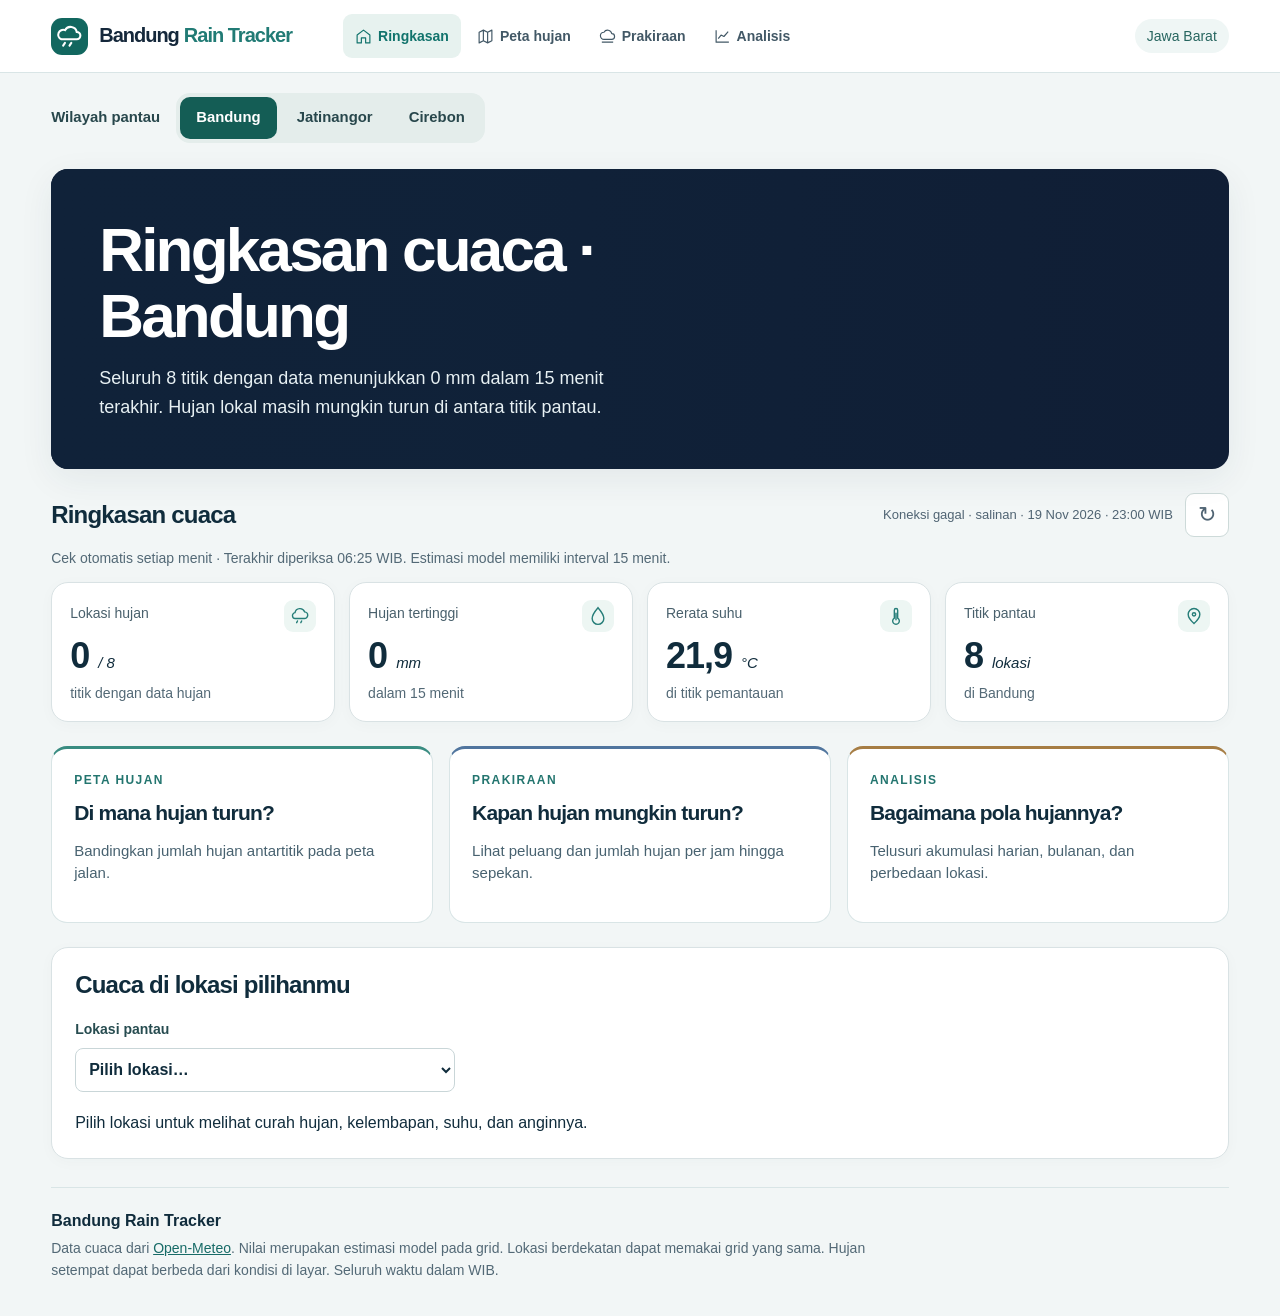
==== index.html @ 0a1f4348 "Set the Jatinangor view to six requested landmarks and refresh weather series" ====
<!doctype html><html lang="id"><meta charset="utf-8"><meta name="viewport" content="width=device-width,initial-scale=1"><meta name="theme-color" content="#101f34"><title>Ringkasan cuaca · Bandung Rain Tracker</title><link rel="stylesheet" href="style.css"><link rel="stylesheet" href="layout.css?v=regional2"><body data-page="index">
<header><div class="wrap nav"><a class="brand" href="index.html"><span class="logo"><svg viewBox="0 0 32 32" aria-hidden="true"><path d="M7 19h17a4 4 0 0 0 0-8 7 7 0 0 0-13-2 5 5 0 0 0-4 10Zm4 4-2 3m9-3-2 3" fill="none" stroke="currentColor" stroke-width="2.3" stroke-linecap="round"/></svg></span> Bandung <b>Rain Tracker</b></a><nav aria-label="Halaman utama"><a aria-current="page" href="index.html"><svg viewBox="0 0 24 24" fill="none" stroke="currentColor" stroke-width="1.65" stroke-linejoin="round" aria-hidden="true"><path d="M3 10l9-7 9 7v11h-6v-7H9v7H3Z"/></svg>Ringkasan</a><a href="peta.html"><svg viewBox="0 0 24 24" fill="none" stroke="currentColor" stroke-width="1.65" stroke-linejoin="round" aria-hidden="true"><path d="M3 6l6-3 6 3 6-3v15l-6 3-6-3-6 3Zm6-3v15m6-12v15"/></svg>Peta hujan</a><a href="prakiraan.html"><svg viewBox="0 0 24 24" fill="none" stroke="currentColor" stroke-width="1.65" stroke-linejoin="round" aria-hidden="true"><path d="M4 20h16M7 16a5 5 0 0 1 0-10 6 6 0 0 1 11 2 4 4 0 0 1 0 8Z"/></svg>Prakiraan</a><a href="analisis.html"><svg viewBox="0 0 24 24" fill="none" stroke="currentColor" stroke-width="1.65" stroke-linejoin="round" aria-hidden="true"><path d="M3 3v17h18M6 15l4-5 4 2 6-7"/></svg>Analisis</a></nav><span class="city">Jawa Barat</span></div></header>
<main class="wrap" id="top"><div class="region-bar"><span>Wilayah pantau</span><div role="group" aria-label="Wilayah pantau"><a href="?wilayah=bandung" data-region="bandung">Bandung</a><a href="?wilayah=jatinangor" data-region="jatinangor">Jatinangor</a><a href="?wilayah=cirebon" data-region="cirebon">Cirebon</a></div></div><section class="hero route-hero"><div><h1>Ringkasan cuaca</h1><p id="distribution" class="hero-report">Memuat kondisi titik pantau…</p></div></section><section><div class="title"><h2>Ringkasan cuaca</h2><div class="tools"><span id="stamp" role="status">Memuat data…</span><button id="refresh" aria-label="Perbarui data" title="Perbarui data">↻</button></div></div><p id="freshness" class="freshness"></p><div class="stats" id="stats"></div></section><div class="destinations"><a href="peta.html"><small>PETA HUJAN</small><h2>Di mana hujan turun?</h2><p>Bandingkan jumlah hujan antartitik pada peta jalan.</p></a><a href="prakiraan.html"><small>PRAKIRAAN</small><h2>Kapan hujan mungkin turun?</h2><p>Lihat peluang dan jumlah hujan per jam hingga sepekan.</p></a><a href="analisis.html"><small>ANALISIS</small><h2>Bagaimana pola hujannya?</h2><p>Telusuri akumulasi harian, bulanan, dan perbedaan lokasi.</p></a></div><article class="pad"><h2>Cuaca di lokasi pilihanmu</h2><div class="locator"><label for="place">Lokasi pantau</label><select id="place"><option value="">Pilih lokasi…</option></select></div><div id="detail"></div></article><footer><b>Bandung Rain Tracker</b><p>Data cuaca dari <a href="https://open-meteo.com/">Open-Meteo</a>. Nilai merupakan estimasi model pada grid. Lokasi berdekatan dapat memakai grid yang sama. Hujan setempat dapat berbeda dari kondisi di layar. Seluruh waktu dalam WIB.</p></footer></main><script type="module">import('./app.js?v=jat6').catch(()=>{const message=document.createElement('p');message.className='empty';message.setAttribute('role','alert');message.textContent='Data halaman gagal dimuat. ';const retry=document.createElement('button');retry.textContent='Coba lagi';retry.onclick=()=>location.reload();message.append(retry);document.querySelector('main').prepend(message);});</script></body></html>
---- style.css ----
*{box-sizing:border-box}html{scroll-behavior:smooth;scroll-padding-top:20px}body{margin:0;color:#162636;background:#f4f7f8;font:16px/1.5 "Inter",Arial,sans-serif}.wrap{max-width:1280px;margin:auto;padding:0 4vw}header{background:#fff;border-bottom:1px solid #dce3e4}.nav{height:72px;display:flex;align-items:center;gap:4vw}.brand{font-size:20px;font-weight:750;letter-spacing:-1px;color:#15283b;display:flex;align-items:center;gap:5px;text-decoration:none}.brand b{color:#217b75}.logo{background:#164d50;color:#fff;font-size:24px;width:37px;height:37px;border-radius:11px;text-align:center;margin-right:6px}.city,nav a{font-size:14px;color:#425866}.city{margin-left:auto;background:#eff6f5;padding:6px 12px;border-radius:20px;color:#26655f}nav{display:flex;gap:28px}a{color:#176b67}nav a{text-decoration:none;font-weight:600}nav a:hover,nav a:focus{text-decoration:underline}.hero{margin:26px 0 28px;overflow:hidden;border-radius:17px;background:#101e35 url(terrain.svg) no-repeat right center;background-size:auto 123%;color:#fff;position:relative}.hero>div{padding:29px 35px;background:linear-gradient(90deg,#101e35 21%,rgba(16,30,53,.9) 34%,transparent 66%)}small{display:block;font-size:12px;font-weight:750;letter-spacing:1.8px;color:#23756f}.hero small{color:#91d9ca}.hero h1{font-size:clamp(42px,4.5vw,63px);line-height:1.01;letter-spacing:-2.8px;margin:10px 0 12px}.hero h1 span{color:#8ce1c5}.hero p{color:#d5dfe7;margin:0;font-size:15px}.title,.charthead,.tools{display:flex;align-items:center;justify-content:space-between;gap:12px}.title{margin-bottom:13px}h2,h3{letter-spacing:-.8px;margin:0;line-height:1.2}h2{font-size:24px}h3{font-size:21px;margin-top:6px}.tools{font-size:13px;color:#506473}button,select{font:inherit;color:inherit}button{cursor:pointer}.tools button{width:34px;height:34px;font-size:22px;background:white;border:1px solid #cddad9;border-radius:9px}.stats{display:grid;grid-template-columns:repeat(4,1fr);gap:14px}article,.metric{background:#fff;border:1px solid #d9e2e4;border-radius:14px;overflow:hidden}.metric{padding:17px 18px;position:relative}.metric .icon{float:right;color:#277e79;background:#edf6f3;border-radius:9px;padding:6px;display:flex}.icon svg{width:20px;height:20px}.metric strong{display:block;font-size:29px;letter-spacing:-1px;margin-top:7px;line-height:1.25}.metric strong em{font-size:15px;font-weight:500;letter-spacing:0}.metric label,.panelhead label{font-size:14px;color:#49606c}.metric p,.panelhead p,.pad>p,.detailnote,footer p{font-size:14px;color:#536976;margin:4px 0 0}.columns{display:grid;grid-template-columns:1.55fr 1fr;gap:18px}.columns,.wrap>section:not(.hero){margin-bottom:24px}.panelhead,.pad{padding:23px}.panelhead h2{margin-top:5px}.map{aspect-ratio:570/365;position:relative;background:#e5eeea url(bandung-map.webp) center/100% 100%;margin:0 12px;border-radius:10px;overflow:hidden}.north,.attr{position:absolute;padding:3px 6px;background:#ffffffda;border-radius:4px;font-size:12px}.north{right:10px;top:10px}.attr{bottom:2px;right:2px;font-size:10px}.pin{position:absolute;transform:translate(-50%,-50%);border:2px solid white;border-radius:50%;width:15px;height:15px;padding:0;box-shadow:0 0 0 4px #284e6622;background:#589383}.pin.wet{background:#416dc0}.pin.empty{background:#7a8389}.pin[aria-pressed=true]{outline:3px solid #123b4a;z-index:2}.pin span{position:absolute;white-space:nowrap;left:50%;top:14px;transform:translateX(-50%);color:#233f48;background:#fffffff0;border-radius:4px;font:600 12px/1.4 Arial;padding:1px 4px}.legend{display:flex;align-items:center;gap:6px;font-size:13px;color:#445a64;padding:14px 18px}.legend i{width:9px;height:9px;border-radius:50%;background:#589383}.legend i:nth-child(2){background:#416dc0;margin-left:12px}.legend i:nth-child(3){background:#7a8389;margin-left:12px}.panelhead label{display:block;margin-top:15px}select{width:100%;border:1px solid #c9d6d8;background:white;border-radius:8px;padding:9px;margin-top:4px}#detail{padding:0 23px 20px}.reading{border-radius:10px;background:#eaf5f2;padding:16px;color:#195f59}.reading strong{display:block;font-size:24px}.reading span{font-size:14px}.values{display:grid;grid-template-columns:1fr 1fr;gap:12px;margin:16px 0}.values div{border-bottom:1px solid #e2e9ea;padding-bottom:7px}.values span{display:block;font-size:13px;color:#536976}.switch{background:#eef3f4;padding:4px;border-radius:8px;display:flex}.switch button{background:transparent;border:0;padding:6px 12px;border-radius:6px;font-size:14px}.switch button[aria-pressed=true]{background:#fff;color:#12635f;box-shadow:0 1px 4px #253b4125}#chart{margin:18px 0;overflow-x:auto}#chart svg{min-width:580px;width:100%;display:block}.insight{padding:12px 15px;background:#eff7f5;border-left:3px solid #388b80}.scroll{overflow:auto}table{width:100%;border-collapse:collapse;white-space:nowrap;font-size:15px;margin:12px 0}th,td{text-align:left;padding:10px;border-bottom:1px solid #e1e8ea}th{background:#f1f6f5;font-size:13px;color:#536975}footer{padding:12px 0 34px}footer p{max-width:850px}button:focus-visible,a:focus-visible,select:focus-visible{outline:3px solid #2b7da2}@media(max-width:770px){.city{display:none}.nav{justify-content:space-between;gap:8px}nav{gap:12px}.columns{grid-template-columns:1fr}.stats{grid-template-columns:1fr 1fr}.hero{background-position:65% center}.hero>div{background:linear-gradient(90deg,#101e35ee,transparent)}.title{align-items:flex-start}.tools{text-align:right;max-width:56%}}@media(max-width:540px){.nav{height:auto;align-items:flex-start;flex-direction:column;padding-top:12px;padding-bottom:10px}.hero>div{padding:24px}.hero{background-size:auto 100%;background-position:50% center}.stats{gap:8px}.metric{padding:12px}.metric .icon{float:none;display:inline-flex;margin-bottom:5px}.metric label{display:block}.title h2{font-size:21px}.panelhead,.pad{padding:17px}.charthead{align-items:flex-start;flex-wrap:wrap}.pin span{font-size:10px}.tools{font-size:12px}.hero small{letter-spacing:1.4px}}
.hero h1 #heroplace{color:white}.herolabel{display:inline-flex;align-items:center;gap:10px;margin-top:14px;font-size:14px;color:#d8e9e7}.herolabel select{margin:0;background:#21364b;color:white;border-color:#5c7585;width:auto}.hero #heroweather{display:flex;align-items:center;gap:8px}.hero #heroweather b{font-size:22px;color:white}.freshness{color:#536976;font-size:14px;margin:-3px 0 13px}#forecastcards{display:flex;overflow:auto;gap:8px;padding:14px 0;scroll-snap-type:x proximity}.period{flex:0 0 138px;padding:14px;border:1px solid #d8e3e5;border-radius:10px;background:linear-gradient(180deg,#f5fafa,white);scroll-snap-align:start}.period>*{display:block}.period svg{margin:12px 0 4px}.period strong{font-size:24px}.period span,.period small{color:#526975;font-size:13px;letter-spacing:0;font-weight:normal}.period div{font-size:14px;min-height:44px}.period small{margin-top:3px}#prakiraan h2{margin:6px 0}.scroll td:nth-child(2){white-space:normal}.hero>div{background:linear-gradient(90deg,#101e35 25%,rgba(16,30,53,.92) 40%,transparent 78%)}
---- layout.css ----
:root{--ink:#102c3c;--sea:#11736c;--muted:#486270;--line:#d9e5e6}
body{color:var(--ink);background:linear-gradient(160deg,#edf5f4,#f6f8fa 40%,#edf3f5);font-family:Inter,"Segoe UI",Arial,sans-serif}
header{border-color:var(--line)}.logo{display:grid;place-items:center;background:#12675f}.logo svg{width:29px;height:29px}
nav a{display:flex;align-items:center;gap:6px;min-height:44px}nav svg{width:17px;height:17px}
.hero{box-shadow:0 10px 35px #20394912}.hero>div{padding:34px 38px}.hero-actions{display:flex;align-items:flex-end;flex-wrap:wrap;gap:16px;margin-top:15px}
.herolabel{display:grid;gap:4px;margin:0;font-weight:600}.herolabel select{min-height:44px;padding-inline:12px;border-radius:10px}.hero-actions a{display:grid;align-items:center;min-height:44px;color:#d4f4ef;text-underline-offset:4px;font-size:14px}
article,.metric{border-radius:17px;box-shadow:0 3px 15px #23434d07}article{min-width:0}.columns{align-items:start;grid-template-columns:minmax(0,1.3fr) minmax(0,1fr)}
.reading{background:linear-gradient(110deg,#dff3ec,#f2faf7);border:1px solid #cde6dc;border-radius:12px}.reading-list{margin:14px 0}
.reading-row{padding:13px 0;border-bottom:1px solid var(--line)}.reading-line{display:flex;align-items:baseline;gap:10px;justify-content:space-between}
.reading-line span{font-size:15px;font-weight:650}.reading-line strong{color:var(--sea);font-size:21px;white-space:nowrap;letter-spacing:-.6px}
.reading-row p{font-size:15px;line-height:1.5;color:var(--muted);margin:5px 0}.reading-row details{font-size:14px;color:var(--sea)}summary{cursor:pointer}.reading-row summary{padding:5px 0;width:fit-content}
.period{border-radius:13px}.period:first-child{border-top:3px solid #248c80}.tools button,.switch button,#place{min-height:44px}.tools button{min-width:44px}.tools{font-variant-numeric:tabular-nums}
@media(max-width:800px){.columns{grid-template-columns:minmax(0,1fr)}.wrap{padding-inline:clamp(12px,4vw,26px)}}
@media(max-width:640px){
 body{padding-bottom:calc(76px + env(safe-area-inset-bottom))}.nav{height:60px;display:flex;align-items:center;justify-content:space-between;flex-direction:row;padding-block:0}.city{display:inline;font-size:12px;padding:5px 8px}.brand{font-size:18px}.logo{width:32px;height:32px}
 nav{position:fixed;inset:auto 0 0;z-index:10;display:grid;grid-template-columns:repeat(4,1fr);gap:0;padding:4px 6px calc(4px + env(safe-area-inset-bottom));background:#fffffff5;border-top:1px solid var(--line);box-shadow:0 -4px 18px #173a4810}nav a{display:flex;flex-direction:column;justify-content:center;gap:2px;font-size:12px;min-height:50px;border-radius:10px}nav svg{width:20px;height:20px}nav a[aria-current]{color:#09675e;background:#e8f4f1}
 .hero{margin:15px 0 20px;border-radius:18px;background-position:65% center}.hero>div{padding:24px 19px;background:linear-gradient(95deg,#102035f2,#112338d9 45%,#12263d33)}.hero h1{font-size:clamp(32px,8.2vw,46px);letter-spacing:-1.7px}.hero-actions{gap:12px}.hero-actions a{font-size:14px}
 .title{flex-wrap:wrap;align-items:center}.tools{max-width:100%;font-size:12px}.stats{gap:9px}.metric{padding:12px 13px}.metric .icon{float:right;padding:4px}.icon svg{width:16px;height:16px}.metric label{font-size:13px;padding-right:22px}.metric strong{font-size:25px}.metric p{font-size:13px}.freshness{font-size:13px;line-height:1.5}
 .panelhead,.pad{padding:17px}.panelhead h2,.pad h2{font-size:22px}#detail{padding:0 17px 16px}.reading-row p{font-size:15px}
 .map{margin:0 8px}.pin{width:19px;height:19px}.pin:before{content:'';position:absolute;inset:-6px}.pin span{top:17px}.pin:nth-child(5) span{top:auto;bottom:16px}.pin:nth-child(8) span{left:100%;transform:none}
 .period{flex-basis:128px}.switch button{padding:6px 10px}.compare table,.compare tbody{display:block;white-space:normal}.compare thead{position:absolute;clip-path:inset(50%);height:1px;width:1px;overflow:hidden}.compare tr{display:grid;grid-template-columns:1fr 1fr 1fr;gap:8px;padding:13px 0;border-bottom:1px solid var(--line)}.compare td{padding:0;border:0;font-size:14px}.compare td:first-child{grid-column:span 2;font-size:16px}.compare td:nth-child(2){text-align:right;color:var(--sea)}.compare td:nth-child(n+3):before{display:block;font-size:12px;color:var(--muted)}.compare td:nth-child(3):before{content:'Hujan / interval'}.compare td:nth-child(4):before{content:'Suhu'}.compare td:nth-child(5):before{content:'Total 7 hari'}
}
@media(prefers-reduced-motion:reduce){html{scroll-behavior:auto}}
.route-hero h1{font-size:clamp(34px,5vw,62px);margin:0 0 14px}.route-hero p{max-width:520px}.route-hero>div{padding-block:42px}.destinations{display:grid;grid-template-columns:repeat(3,1fr);gap:14px;margin:24px 0}.destinations a{border:1px solid var(--line);background:white;border-radius:16px;padding:22px;text-decoration:none;color:var(--ink)}.destinations a:hover{border-color:var(--sea);background:#f2faf7}.destinations h2{font-size:21px;margin:10px 0}.destinations p,.empty{color:var(--muted)}.locator{display:grid;gap:4px;margin:18px 0;max-width:380px;font-size:14px;font-weight:600}.locator select{font-size:16px;min-height:44px}.city-report{margin:12px 0 16px;font-size:18px}.select-panel{margin:20px 0}.select-panel .locator{margin:0}.empty{padding:18px;border:1px dashed #adc7c4;border-radius:10px}.wrap>.tools{justify-content:flex-end;margin-bottom:12px}.pad #detail{padding:0}.charthead #fit{padding:9px 12px;border:1px solid var(--line);background:#f0f6f5;border-radius:8px}#rainmap{height:clamp(350px,52vh,530px);border-radius:12px;z-index:0;background-color:#e3ebe7}.rain-marker span{display:grid;place-items:center;height:100%;background:#e7f5ed;border:2px solid #407e67;color:#1c4e40;font:700 14px Arial;border-radius:20px;box-shadow:0 2px 5px #152c3340}.rain-marker .rainy{background:#244d90;color:white;border-color:#fff}.rain-marker .chosen{outline:3px solid #ec9a23}.wrap nav a[aria-current]{color:var(--sea)}.wrap>footer{margin-top:28px}@media(max-width:640px){.destinations{grid-template-columns:1fr;gap:10px}.destinations a{padding:16px}.destinations h2,.destinations p{margin:5px 0}.route-hero>div{padding:26px 18px}.route-hero h1{letter-spacing:-1.6px}.wrap>.tools{max-width:100%}}

/* Reading layout across city, map, forecast and history views. */
body{background:#f2f6f6;line-height:1.58}
nav a[aria-current="page"]{border-radius:9px;background:#e7f2ef;color:#115f57}
@media(min-width:641px){nav{gap:4px}nav a{padding:8px 12px}.brand{white-space:nowrap}}
@media(min-width:641px) and (max-width:940px){.city{display:none}.nav{gap:4px;justify-content:space-between}nav a{padding:7px;font-size:13px}nav a svg{display:none}}
.route-hero{background-size:auto 125%;margin-bottom:24px}
.route-hero>div{padding:clamp(24px,4vw,48px);background:linear-gradient(92deg,#102239 0%,#102239ec 33%,#10223980 62%,transparent)}
.route-hero h1{max-width:750px;line-height:1.08;letter-spacing:-.045em}
.route-hero p{max-width:51ch;color:#e7f0f3;font-size:clamp(15px,1.5vw,18px)}
.destinations{gap:16px}.destinations a{border-top:3px solid #398c81;transition:background .15s}.destinations a:nth-child(2){border-top-color:#50759e}.destinations a:nth-child(3){border-top-color:#a67d44}.destinations a small{letter-spacing:.12em}.destinations p{font-size:15px;line-height:1.5}
.metric{font-variant-numeric:tabular-nums}.metric strong{font-size:clamp(26px,3vw,36px)}
main>.tools{margin-top:-7px;margin-bottom:14px}.switch{max-width:100%}
.strip-head,.strip-head>div{display:flex;align-items:center;justify-content:space-between;gap:8px}.strip-head p{font-size:14px;color:var(--muted)}.strip-head button,.empty button{min-width:40px;min-height:40px;color:var(--sea);background:#f1f7f6;border:1px solid #c0d4d1;border-radius:9px}.strip-head button{font-size:22px}.strip-head button:disabled{opacity:.4}
#forecastcards{scrollbar-color:#7ca9a3 #edf4f4;padding-block:8px 14px}.period{flex-basis:146px}.period b{font-size:15px}.period strong{font-size:26px}.period small{color:#324e60}
.location-menu{padding:22px;background:#fff;border:1px solid var(--line);border-radius:16px}#selectgrid{display:grid;grid-template-columns:repeat(auto-fit,minmax(155px,1fr));gap:9px;margin-top:16px}#selectgrid button{border:1px solid var(--line);border-radius:10px;padding:12px;background:#f5faf9;color:#20544f;text-align:left;font-weight:600}#selectgrid button:hover{background:#e6f2ef}
#chart{overflow:visible}#chart svg{min-width:0;width:100%;height:auto}#chart details{margin:8px 0}#chart dl{display:grid;grid-template-columns:repeat(auto-fit,minmax(170px,1fr));gap:4px 18px;margin:8px 0}#chart dl div{display:flex;justify-content:space-between;padding-block:5px;border-bottom:1px solid var(--line)}#chart dd{margin:0;font-weight:600}.compare tbody tr:nth-child(even){background:#f5f9f9}
.map-key{display:flex;flex-wrap:wrap;gap:14px;margin:12px 0;font-size:13px}.map-key span:before{content:'';display:inline-block;width:10px;height:10px;margin-right:5px;border-radius:50%;background:#5a947a}.map-key span:nth-child(2):before{background:#244d90}.map-key span:nth-child(3):before{background:#818b90}.rain-marker .unavailable{background:#e5e9eb;border-color:#818b90}
#rainmap .leaflet-control-zoom a{width:36px;height:36px;line-height:36px}.pad #mapnote{margin:10px 0;font-weight:600}.select-panel .locator label,.locator>label{color:#274c50;font-weight:650}
footer{border-top:1px solid var(--line);padding-top:20px}.wrap>article,.wrap>section{min-width:0}
@media(max-width:640px){.route-hero{margin-top:12px;background-position:64% center}.route-hero>div{padding:23px 19px;background:linear-gradient(95deg,#102239f5,#102239be 70%,#10223966)}.route-hero p{line-height:1.5}.title{gap:8px}.title .tools{flex-wrap:nowrap;max-width:100%;text-align:left}.tools span{min-width:0}.metric label{padding:0}.metric .icon{float:none;margin:0 0 4px}.metric label{display:block}.compare tbody tr{padding:12px 7px}.period{flex-basis:132px}.location-menu{padding:16px}#selectgrid{grid-template-columns:repeat(2,minmax(0,1fr))}#selectgrid button{font-size:14px}.strip-head{align-items:center}.strip-head>div{flex-shrink:0}#chart dl{font-size:14px}.charthead{flex-wrap:wrap}.brand{letter-spacing:-.7px}.route-hero h1{font-size:clamp(31px,8vw,45px)}}

/* Map-first layout and an immediately visible, locally hosted street layer. */
body[data-page="peta"] .route-hero>div{padding-block:24px}
body[data-page="peta"] .route-hero h1{font-size:clamp(32px,3.5vw,48px);margin-bottom:6px}
body[data-page="peta"] .route-hero{margin-bottom:12px}
body[data-page="peta"] .weather-layout{grid-template-columns:minmax(0,1.8fr) minmax(260px,1fr)}
body[data-page="peta"] .weather-layout>article:first-child>.locator{display:flex;align-items:center;gap:12px;max-width:none;margin:12px 0}
body[data-page="peta"] #layer{width:auto;max-width:100%;margin:0}
.map-stage{position:relative;isolation:isolate;background:#e6ece7;overflow:hidden;border-radius:12px}
.street-preview{position:absolute;inset:0;width:100%;height:100%;object-fit:cover;object-position:center}
.map-stage #rainmap{background:transparent;height:clamp(350px,54vh,610px)}
.map-ready .street-preview{visibility:hidden}
#mapplaces{display:grid;gap:0;margin-top:12px}
#mapplaces button{display:flex;align-items:center;justify-content:space-between;gap:10px;padding:10px 8px;text-align:left;color:var(--ink);background:transparent;border:0;border-bottom:1px solid var(--line);min-height:44px;font-size:15px}
#mapplaces b{color:#17665c;white-space:nowrap;font-variant-numeric:tabular-nums}
#mapplaces button[aria-pressed=true],#mapplaces button:hover{background:#e7f4ef}
.map-stage .leaflet-control-attribution{font-size:11px}
@media(max-width:800px){body[data-page="peta"] .weather-layout{grid-template-columns:minmax(0,1fr)}}
@media(max-width:640px){body[data-page="peta"] .route-hero>div{padding:18px}body[data-page="peta"] .weather-layout>article:first-child>.locator{flex-wrap:wrap;gap:5px}body[data-page="peta"] #layer{flex:1;min-width:140px}.map-stage #rainmap{height:clamp(300px,49svh,450px)}body[data-page="peta"] .wrap>.tools{margin:4px 0 9px}}

.region-bar{display:flex;align-items:center;gap:16px;margin:20px 0 12px;color:#28474c;font-size:0.93rem;font-weight:650}
.region-bar>div{display:flex;gap:4px;padding:4px;background:#e4edeb;border-radius:14px}
.region-bar a{display:grid;place-items:center;padding:9px 16px;border-radius:10px;text-decoration:none;color:#28474c}
.region-bar a[aria-current=true]{color:white;background:#145d55}
.region-bar a:hover,.region-bar a:focus-visible{outline:2px solid #297a70;outline-offset:0}
.point-source{display:inline-block;margin:4px 0;color:#175f66;font-size:.875rem}
.map-stage #rainmap{background:#e5eceb}
@media(max-width:600px){.region-bar{display:block;margin:14px 0 8px}.region-bar>span{display:block;margin-bottom:5px}.region-bar a{flex:1;padding:10px 5px}.region-bar>div{width:100%}}
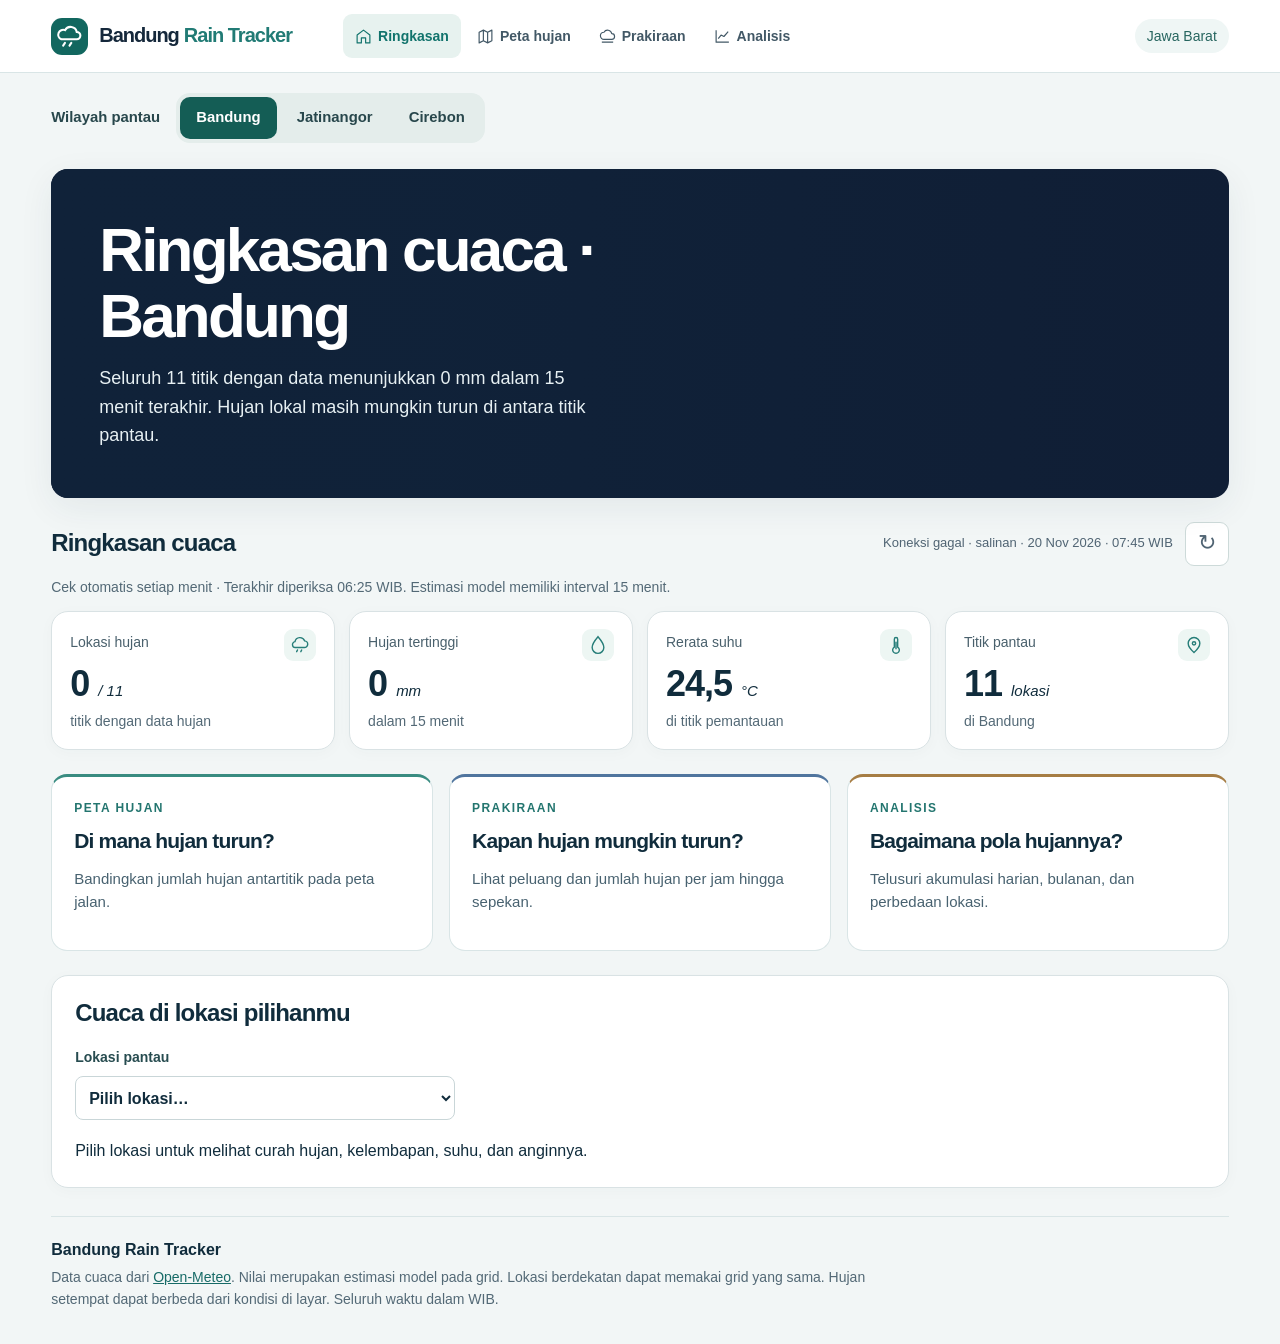
==== commit 1776040f: "Add Gatot Subroto, Paris Van Java and Trans Studio Mall weather points" ====
--- a/index.html
+++ b/index.html
@@ -1,3 +1,3 @@
 <!doctype html><html lang="id"><meta charset="utf-8"><meta name="viewport" content="width=device-width,initial-scale=1"><meta name="theme-color" content="#101f34"><title>Ringkasan cuaca · Bandung Rain Tracker</title><link rel="stylesheet" href="style.css"><link rel="stylesheet" href="layout.css?v=regional2"><body data-page="index">
 <header><div class="wrap nav"><a class="brand" href="index.html"><span class="logo"><svg viewBox="0 0 32 32" aria-hidden="true"><path d="M7 19h17a4 4 0 0 0 0-8 7 7 0 0 0-13-2 5 5 0 0 0-4 10Zm4 4-2 3m9-3-2 3" fill="none" stroke="currentColor" stroke-width="2.3" stroke-linecap="round"/></svg></span> Bandung <b>Rain Tracker</b></a><nav aria-label="Halaman utama"><a aria-current="page" href="index.html"><svg viewBox="0 0 24 24" fill="none" stroke="currentColor" stroke-width="1.65" stroke-linejoin="round" aria-hidden="true"><path d="M3 10l9-7 9 7v11h-6v-7H9v7H3Z"/></svg>Ringkasan</a><a href="peta.html"><svg viewBox="0 0 24 24" fill="none" stroke="currentColor" stroke-width="1.65" stroke-linejoin="round" aria-hidden="true"><path d="M3 6l6-3 6 3 6-3v15l-6 3-6-3-6 3Zm6-3v15m6-12v15"/></svg>Peta hujan</a><a href="prakiraan.html"><svg viewBox="0 0 24 24" fill="none" stroke="currentColor" stroke-width="1.65" stroke-linejoin="round" aria-hidden="true"><path d="M4 20h16M7 16a5 5 0 0 1 0-10 6 6 0 0 1 11 2 4 4 0 0 1 0 8Z"/></svg>Prakiraan</a><a href="analisis.html"><svg viewBox="0 0 24 24" fill="none" stroke="currentColor" stroke-width="1.65" stroke-linejoin="round" aria-hidden="true"><path d="M3 3v17h18M6 15l4-5 4 2 6-7"/></svg>Analisis</a></nav><span class="city">Jawa Barat</span></div></header>
-<main class="wrap" id="top"><div class="region-bar"><span>Wilayah pantau</span><div role="group" aria-label="Wilayah pantau"><a href="?wilayah=bandung" data-region="bandung">Bandung</a><a href="?wilayah=jatinangor" data-region="jatinangor">Jatinangor</a><a href="?wilayah=cirebon" data-region="cirebon">Cirebon</a></div></div><section class="hero route-hero"><div><h1>Ringkasan cuaca</h1><p id="distribution" class="hero-report">Memuat kondisi titik pantau…</p></div></section><section><div class="title"><h2>Ringkasan cuaca</h2><div class="tools"><span id="stamp" role="status">Memuat data…</span><button id="refresh" aria-label="Perbarui data" title="Perbarui data">↻</button></div></div><p id="freshness" class="freshness"></p><div class="stats" id="stats"></div></section><div class="destinations"><a href="peta.html"><small>PETA HUJAN</small><h2>Di mana hujan turun?</h2><p>Bandingkan jumlah hujan antartitik pada peta jalan.</p></a><a href="prakiraan.html"><small>PRAKIRAAN</small><h2>Kapan hujan mungkin turun?</h2><p>Lihat peluang dan jumlah hujan per jam hingga sepekan.</p></a><a href="analisis.html"><small>ANALISIS</small><h2>Bagaimana pola hujannya?</h2><p>Telusuri akumulasi harian, bulanan, dan perbedaan lokasi.</p></a></div><article class="pad"><h2>Cuaca di lokasi pilihanmu</h2><div class="locator"><label for="place">Lokasi pantau</label><select id="place"><option value="">Pilih lokasi…</option></select></div><div id="detail"></div></article><footer><b>Bandung Rain Tracker</b><p>Data cuaca dari <a href="https://open-meteo.com/">Open-Meteo</a>. Nilai merupakan estimasi model pada grid. Lokasi berdekatan dapat memakai grid yang sama. Hujan setempat dapat berbeda dari kondisi di layar. Seluruh waktu dalam WIB.</p></footer></main><script type="module">import('./app.js?v=jat6').catch(()=>{const message=document.createElement('p');message.className='empty';message.setAttribute('role','alert');message.textContent='Data halaman gagal dimuat. ';const retry=document.createElement('button');retry.textContent='Coba lagi';retry.onclick=()=>location.reload();message.append(retry);document.querySelector('main').prepend(message);});</script></body></html>
+<main class="wrap" id="top"><div class="region-bar"><span>Wilayah pantau</span><div role="group" aria-label="Wilayah pantau"><a href="?wilayah=bandung" data-region="bandung">Bandung</a><a href="?wilayah=jatinangor" data-region="jatinangor">Jatinangor</a><a href="?wilayah=cirebon" data-region="cirebon">Cirebon</a></div></div><section class="hero route-hero"><div><h1>Ringkasan cuaca</h1><p id="distribution" class="hero-report">Memuat kondisi titik pantau…</p></div></section><section><div class="title"><h2>Ringkasan cuaca</h2><div class="tools"><span id="stamp" role="status">Memuat data…</span><button id="refresh" aria-label="Perbarui data" title="Perbarui data">↻</button></div></div><p id="freshness" class="freshness"></p><div class="stats" id="stats"></div></section><div class="destinations"><a href="peta.html"><small>PETA HUJAN</small><h2>Di mana hujan turun?</h2><p>Bandingkan jumlah hujan antartitik pada peta jalan.</p></a><a href="prakiraan.html"><small>PRAKIRAAN</small><h2>Kapan hujan mungkin turun?</h2><p>Lihat peluang dan jumlah hujan per jam hingga sepekan.</p></a><a href="analisis.html"><small>ANALISIS</small><h2>Bagaimana pola hujannya?</h2><p>Telusuri akumulasi harian, bulanan, dan perbedaan lokasi.</p></a></div><article class="pad"><h2>Cuaca di lokasi pilihanmu</h2><div class="locator"><label for="place">Lokasi pantau</label><select id="place"><option value="">Pilih lokasi…</option></select></div><div id="detail"></div></article><footer><b>Bandung Rain Tracker</b><p>Data cuaca dari <a href="https://open-meteo.com/">Open-Meteo</a>. Nilai merupakan estimasi model pada grid. Lokasi berdekatan dapat memakai grid yang sama. Hujan setempat dapat berbeda dari kondisi di layar. Seluruh waktu dalam WIB.</p></footer></main><script type="module">import('./app.js?v=bdg11').catch(()=>{const message=document.createElement('p');message.className='empty';message.setAttribute('role','alert');message.textContent='Data halaman gagal dimuat. ';const retry=document.createElement('button');retry.textContent='Coba lagi';retry.onclick=()=>location.reload();message.append(retry);document.querySelector('main').prepend(message);});</script></body></html>
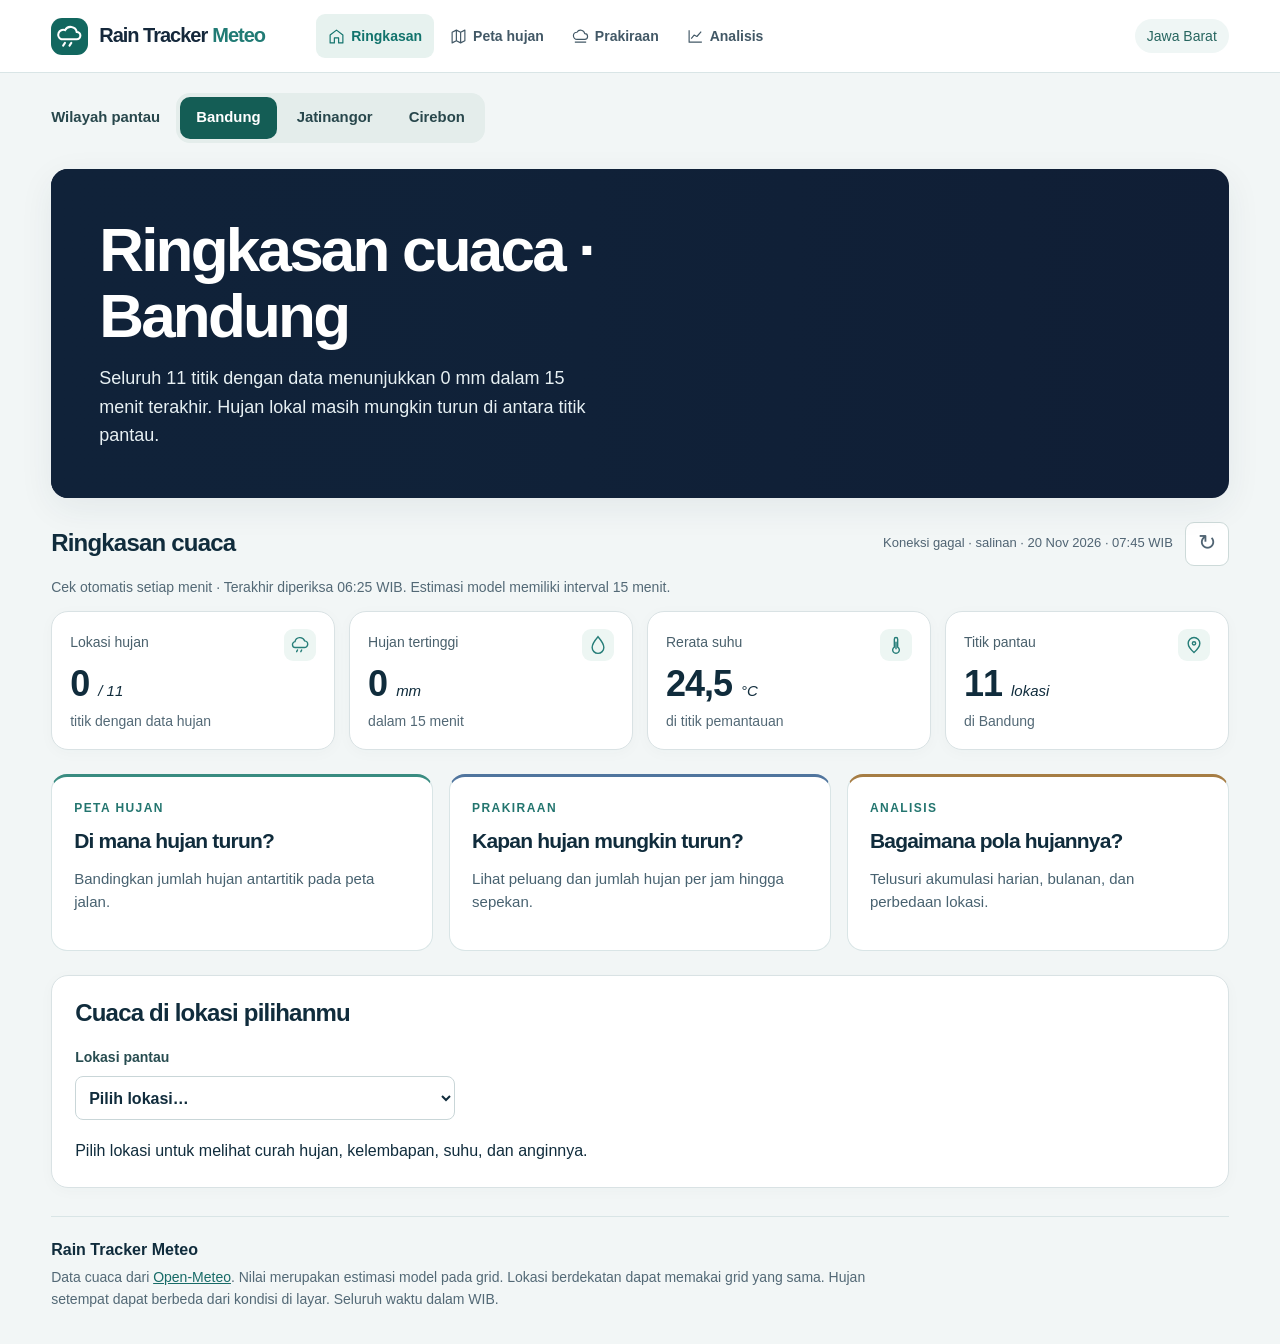
==== commit 36224947: "Rename website to Rain Tracker Meteo" ====
--- a/index.html
+++ b/index.html
@@ -1,3 +1,3 @@
-<!doctype html><html lang="id"><meta charset="utf-8"><meta name="viewport" content="width=device-width,initial-scale=1"><meta name="theme-color" content="#101f34"><title>Ringkasan cuaca · Bandung Rain Tracker</title><link rel="stylesheet" href="style.css"><link rel="stylesheet" href="layout.css?v=regional2"><body data-page="index">
-<header><div class="wrap nav"><a class="brand" href="index.html"><span class="logo"><svg viewBox="0 0 32 32" aria-hidden="true"><path d="M7 19h17a4 4 0 0 0 0-8 7 7 0 0 0-13-2 5 5 0 0 0-4 10Zm4 4-2 3m9-3-2 3" fill="none" stroke="currentColor" stroke-width="2.3" stroke-linecap="round"/></svg></span> Bandung <b>Rain Tracker</b></a><nav aria-label="Halaman utama"><a aria-current="page" href="index.html"><svg viewBox="0 0 24 24" fill="none" stroke="currentColor" stroke-width="1.65" stroke-linejoin="round" aria-hidden="true"><path d="M3 10l9-7 9 7v11h-6v-7H9v7H3Z"/></svg>Ringkasan</a><a href="peta.html"><svg viewBox="0 0 24 24" fill="none" stroke="currentColor" stroke-width="1.65" stroke-linejoin="round" aria-hidden="true"><path d="M3 6l6-3 6 3 6-3v15l-6 3-6-3-6 3Zm6-3v15m6-12v15"/></svg>Peta hujan</a><a href="prakiraan.html"><svg viewBox="0 0 24 24" fill="none" stroke="currentColor" stroke-width="1.65" stroke-linejoin="round" aria-hidden="true"><path d="M4 20h16M7 16a5 5 0 0 1 0-10 6 6 0 0 1 11 2 4 4 0 0 1 0 8Z"/></svg>Prakiraan</a><a href="analisis.html"><svg viewBox="0 0 24 24" fill="none" stroke="currentColor" stroke-width="1.65" stroke-linejoin="round" aria-hidden="true"><path d="M3 3v17h18M6 15l4-5 4 2 6-7"/></svg>Analisis</a></nav><span class="city">Jawa Barat</span></div></header>
-<main class="wrap" id="top"><div class="region-bar"><span>Wilayah pantau</span><div role="group" aria-label="Wilayah pantau"><a href="?wilayah=bandung" data-region="bandung">Bandung</a><a href="?wilayah=jatinangor" data-region="jatinangor">Jatinangor</a><a href="?wilayah=cirebon" data-region="cirebon">Cirebon</a></div></div><section class="hero route-hero"><div><h1>Ringkasan cuaca</h1><p id="distribution" class="hero-report">Memuat kondisi titik pantau…</p></div></section><section><div class="title"><h2>Ringkasan cuaca</h2><div class="tools"><span id="stamp" role="status">Memuat data…</span><button id="refresh" aria-label="Perbarui data" title="Perbarui data">↻</button></div></div><p id="freshness" class="freshness"></p><div class="stats" id="stats"></div></section><div class="destinations"><a href="peta.html"><small>PETA HUJAN</small><h2>Di mana hujan turun?</h2><p>Bandingkan jumlah hujan antartitik pada peta jalan.</p></a><a href="prakiraan.html"><small>PRAKIRAAN</small><h2>Kapan hujan mungkin turun?</h2><p>Lihat peluang dan jumlah hujan per jam hingga sepekan.</p></a><a href="analisis.html"><small>ANALISIS</small><h2>Bagaimana pola hujannya?</h2><p>Telusuri akumulasi harian, bulanan, dan perbedaan lokasi.</p></a></div><article class="pad"><h2>Cuaca di lokasi pilihanmu</h2><div class="locator"><label for="place">Lokasi pantau</label><select id="place"><option value="">Pilih lokasi…</option></select></div><div id="detail"></div></article><footer><b>Bandung Rain Tracker</b><p>Data cuaca dari <a href="https://open-meteo.com/">Open-Meteo</a>. Nilai merupakan estimasi model pada grid. Lokasi berdekatan dapat memakai grid yang sama. Hujan setempat dapat berbeda dari kondisi di layar. Seluruh waktu dalam WIB.</p></footer></main><script type="module">import('./app.js?v=bdg11').catch(()=>{const message=document.createElement('p');message.className='empty';message.setAttribute('role','alert');message.textContent='Data halaman gagal dimuat. ';const retry=document.createElement('button');retry.textContent='Coba lagi';retry.onclick=()=>location.reload();message.append(retry);document.querySelector('main').prepend(message);});</script></body></html>
+<!doctype html><html lang="id"><meta charset="utf-8"><meta name="viewport" content="width=device-width,initial-scale=1"><meta name="theme-color" content="#101f34"><title>Ringkasan cuaca · Rain Tracker Meteo</title><link rel="stylesheet" href="style.css"><link rel="stylesheet" href="layout.css?v=regional2"><body data-page="index">
+<header><div class="wrap nav"><a class="brand" href="index.html"><span class="logo"><svg viewBox="0 0 32 32" aria-hidden="true"><path d="M7 19h17a4 4 0 0 0 0-8 7 7 0 0 0-13-2 5 5 0 0 0-4 10Zm4 4-2 3m9-3-2 3" fill="none" stroke="currentColor" stroke-width="2.3" stroke-linecap="round"/></svg></span> Rain Tracker <b>Meteo</b></a><nav aria-label="Halaman utama"><a aria-current="page" href="index.html"><svg viewBox="0 0 24 24" fill="none" stroke="currentColor" stroke-width="1.65" stroke-linejoin="round" aria-hidden="true"><path d="M3 10l9-7 9 7v11h-6v-7H9v7H3Z"/></svg>Ringkasan</a><a href="peta.html"><svg viewBox="0 0 24 24" fill="none" stroke="currentColor" stroke-width="1.65" stroke-linejoin="round" aria-hidden="true"><path d="M3 6l6-3 6 3 6-3v15l-6 3-6-3-6 3Zm6-3v15m6-12v15"/></svg>Peta hujan</a><a href="prakiraan.html"><svg viewBox="0 0 24 24" fill="none" stroke="currentColor" stroke-width="1.65" stroke-linejoin="round" aria-hidden="true"><path d="M4 20h16M7 16a5 5 0 0 1 0-10 6 6 0 0 1 11 2 4 4 0 0 1 0 8Z"/></svg>Prakiraan</a><a href="analisis.html"><svg viewBox="0 0 24 24" fill="none" stroke="currentColor" stroke-width="1.65" stroke-linejoin="round" aria-hidden="true"><path d="M3 3v17h18M6 15l4-5 4 2 6-7"/></svg>Analisis</a></nav><span class="city">Jawa Barat</span></div></header>
+<main class="wrap" id="top"><div class="region-bar"><span>Wilayah pantau</span><div role="group" aria-label="Wilayah pantau"><a href="?wilayah=bandung" data-region="bandung">Bandung</a><a href="?wilayah=jatinangor" data-region="jatinangor">Jatinangor</a><a href="?wilayah=cirebon" data-region="cirebon">Cirebon</a></div></div><section class="hero route-hero"><div><h1>Ringkasan cuaca</h1><p id="distribution" class="hero-report">Memuat kondisi titik pantau…</p></div></section><section><div class="title"><h2>Ringkasan cuaca</h2><div class="tools"><span id="stamp" role="status">Memuat data…</span><button id="refresh" aria-label="Perbarui data" title="Perbarui data">↻</button></div></div><p id="freshness" class="freshness"></p><div class="stats" id="stats"></div></section><div class="destinations"><a href="peta.html"><small>PETA HUJAN</small><h2>Di mana hujan turun?</h2><p>Bandingkan jumlah hujan antartitik pada peta jalan.</p></a><a href="prakiraan.html"><small>PRAKIRAAN</small><h2>Kapan hujan mungkin turun?</h2><p>Lihat peluang dan jumlah hujan per jam hingga sepekan.</p></a><a href="analisis.html"><small>ANALISIS</small><h2>Bagaimana pola hujannya?</h2><p>Telusuri akumulasi harian, bulanan, dan perbedaan lokasi.</p></a></div><article class="pad"><h2>Cuaca di lokasi pilihanmu</h2><div class="locator"><label for="place">Lokasi pantau</label><select id="place"><option value="">Pilih lokasi…</option></select></div><div id="detail"></div></article><footer><b>Rain Tracker Meteo</b><p>Data cuaca dari <a href="https://open-meteo.com/">Open-Meteo</a>. Nilai merupakan estimasi model pada grid. Lokasi berdekatan dapat memakai grid yang sama. Hujan setempat dapat berbeda dari kondisi di layar. Seluruh waktu dalam WIB.</p></footer></main><script type="module">import('./app.js?v=meteo1').catch(()=>{const message=document.createElement('p');message.className='empty';message.setAttribute('role','alert');message.textContent='Data halaman gagal dimuat. ';const retry=document.createElement('button');retry.textContent='Coba lagi';retry.onclick=()=>location.reload();message.append(retry);document.querySelector('main').prepend(message);});</script></body></html>
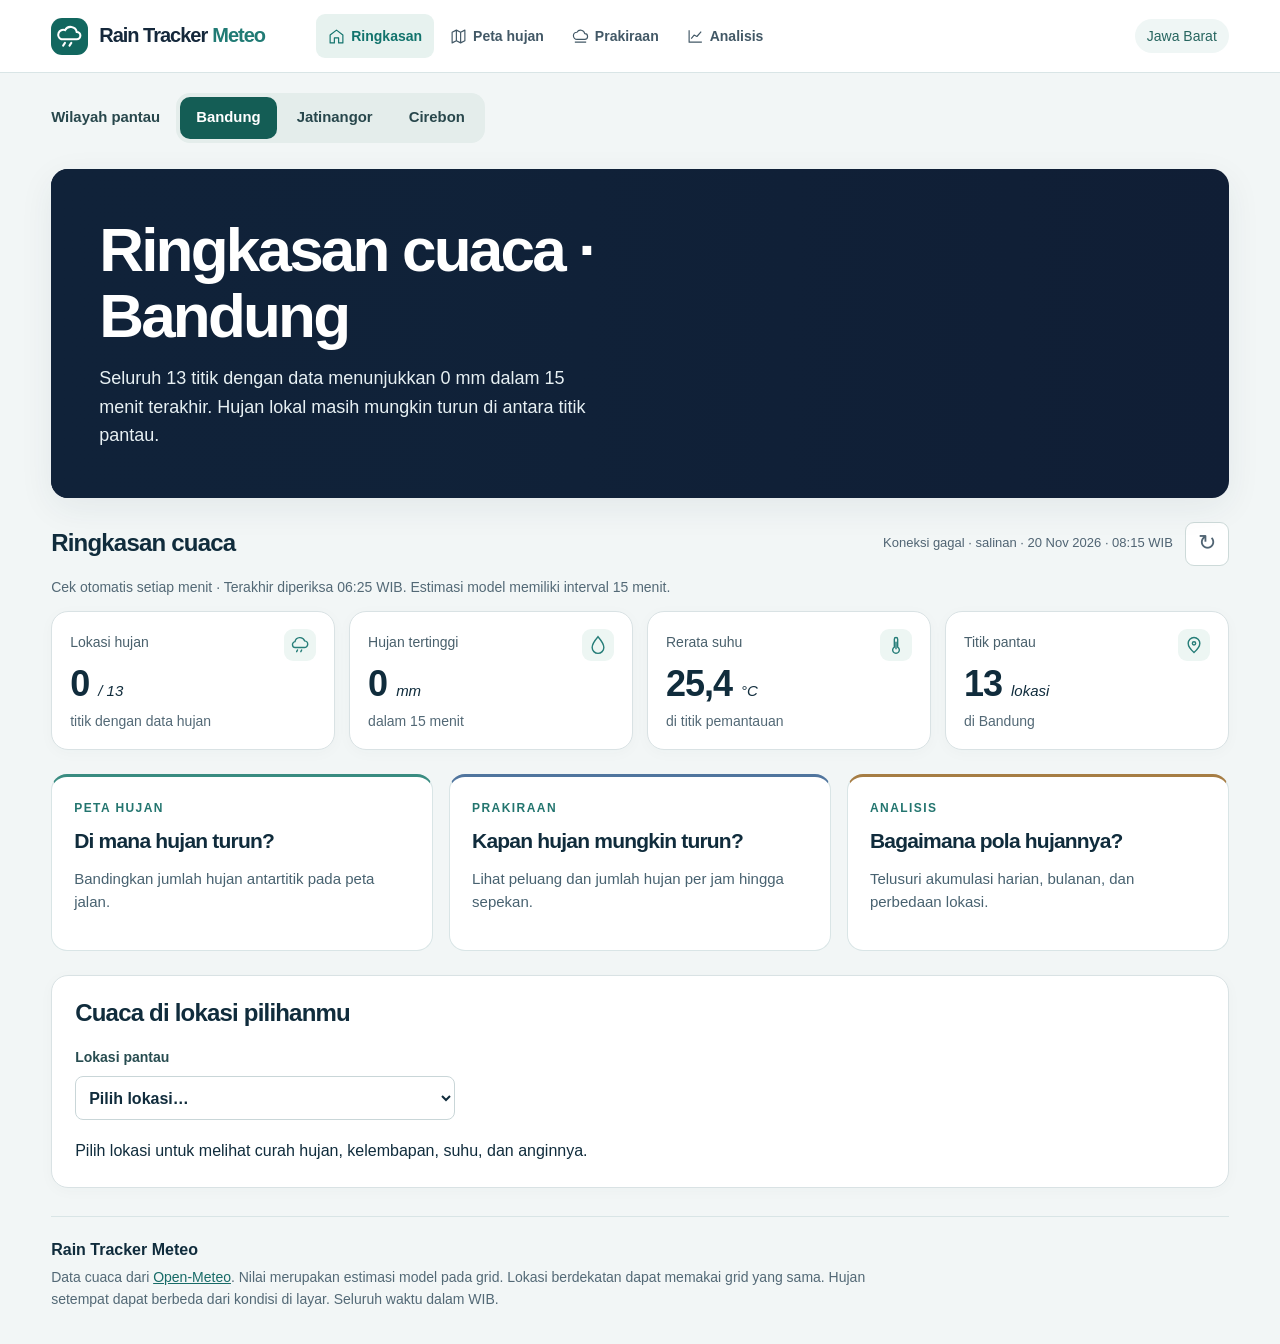
==== commit 7f37c9b5: "Move Cibiru to Bandung and replace TSM with Soekarno-Hatta and Cikutra" ====
--- a/index.html
+++ b/index.html
@@ -1,3 +1,3 @@
 <!doctype html><html lang="id"><meta charset="utf-8"><meta name="viewport" content="width=device-width,initial-scale=1"><meta name="theme-color" content="#101f34"><title>Ringkasan cuaca · Rain Tracker Meteo</title><link rel="stylesheet" href="style.css"><link rel="stylesheet" href="layout.css?v=regional2"><body data-page="index">
 <header><div class="wrap nav"><a class="brand" href="index.html"><span class="logo"><svg viewBox="0 0 32 32" aria-hidden="true"><path d="M7 19h17a4 4 0 0 0 0-8 7 7 0 0 0-13-2 5 5 0 0 0-4 10Zm4 4-2 3m9-3-2 3" fill="none" stroke="currentColor" stroke-width="2.3" stroke-linecap="round"/></svg></span> Rain Tracker <b>Meteo</b></a><nav aria-label="Halaman utama"><a aria-current="page" href="index.html"><svg viewBox="0 0 24 24" fill="none" stroke="currentColor" stroke-width="1.65" stroke-linejoin="round" aria-hidden="true"><path d="M3 10l9-7 9 7v11h-6v-7H9v7H3Z"/></svg>Ringkasan</a><a href="peta.html"><svg viewBox="0 0 24 24" fill="none" stroke="currentColor" stroke-width="1.65" stroke-linejoin="round" aria-hidden="true"><path d="M3 6l6-3 6 3 6-3v15l-6 3-6-3-6 3Zm6-3v15m6-12v15"/></svg>Peta hujan</a><a href="prakiraan.html"><svg viewBox="0 0 24 24" fill="none" stroke="currentColor" stroke-width="1.65" stroke-linejoin="round" aria-hidden="true"><path d="M4 20h16M7 16a5 5 0 0 1 0-10 6 6 0 0 1 11 2 4 4 0 0 1 0 8Z"/></svg>Prakiraan</a><a href="analisis.html"><svg viewBox="0 0 24 24" fill="none" stroke="currentColor" stroke-width="1.65" stroke-linejoin="round" aria-hidden="true"><path d="M3 3v17h18M6 15l4-5 4 2 6-7"/></svg>Analisis</a></nav><span class="city">Jawa Barat</span></div></header>
-<main class="wrap" id="top"><div class="region-bar"><span>Wilayah pantau</span><div role="group" aria-label="Wilayah pantau"><a href="?wilayah=bandung" data-region="bandung">Bandung</a><a href="?wilayah=jatinangor" data-region="jatinangor">Jatinangor</a><a href="?wilayah=cirebon" data-region="cirebon">Cirebon</a></div></div><section class="hero route-hero"><div><h1>Ringkasan cuaca</h1><p id="distribution" class="hero-report">Memuat kondisi titik pantau…</p></div></section><section><div class="title"><h2>Ringkasan cuaca</h2><div class="tools"><span id="stamp" role="status">Memuat data…</span><button id="refresh" aria-label="Perbarui data" title="Perbarui data">↻</button></div></div><p id="freshness" class="freshness"></p><div class="stats" id="stats"></div></section><div class="destinations"><a href="peta.html"><small>PETA HUJAN</small><h2>Di mana hujan turun?</h2><p>Bandingkan jumlah hujan antartitik pada peta jalan.</p></a><a href="prakiraan.html"><small>PRAKIRAAN</small><h2>Kapan hujan mungkin turun?</h2><p>Lihat peluang dan jumlah hujan per jam hingga sepekan.</p></a><a href="analisis.html"><small>ANALISIS</small><h2>Bagaimana pola hujannya?</h2><p>Telusuri akumulasi harian, bulanan, dan perbedaan lokasi.</p></a></div><article class="pad"><h2>Cuaca di lokasi pilihanmu</h2><div class="locator"><label for="place">Lokasi pantau</label><select id="place"><option value="">Pilih lokasi…</option></select></div><div id="detail"></div></article><footer><b>Rain Tracker Meteo</b><p>Data cuaca dari <a href="https://open-meteo.com/">Open-Meteo</a>. Nilai merupakan estimasi model pada grid. Lokasi berdekatan dapat memakai grid yang sama. Hujan setempat dapat berbeda dari kondisi di layar. Seluruh waktu dalam WIB.</p></footer></main><script type="module">import('./app.js?v=meteo1').catch(()=>{const message=document.createElement('p');message.className='empty';message.setAttribute('role','alert');message.textContent='Data halaman gagal dimuat. ';const retry=document.createElement('button');retry.textContent='Coba lagi';retry.onclick=()=>location.reload();message.append(retry);document.querySelector('main').prepend(message);});</script></body></html>
+<main class="wrap" id="top"><div class="region-bar"><span>Wilayah pantau</span><div role="group" aria-label="Wilayah pantau"><a href="?wilayah=bandung" data-region="bandung">Bandung</a><a href="?wilayah=jatinangor" data-region="jatinangor">Jatinangor</a><a href="?wilayah=cirebon" data-region="cirebon">Cirebon</a></div></div><section class="hero route-hero"><div><h1>Ringkasan cuaca</h1><p id="distribution" class="hero-report">Memuat kondisi titik pantau…</p></div></section><section><div class="title"><h2>Ringkasan cuaca</h2><div class="tools"><span id="stamp" role="status">Memuat data…</span><button id="refresh" aria-label="Perbarui data" title="Perbarui data">↻</button></div></div><p id="freshness" class="freshness"></p><div class="stats" id="stats"></div></section><div class="destinations"><a href="peta.html"><small>PETA HUJAN</small><h2>Di mana hujan turun?</h2><p>Bandingkan jumlah hujan antartitik pada peta jalan.</p></a><a href="prakiraan.html"><small>PRAKIRAAN</small><h2>Kapan hujan mungkin turun?</h2><p>Lihat peluang dan jumlah hujan per jam hingga sepekan.</p></a><a href="analisis.html"><small>ANALISIS</small><h2>Bagaimana pola hujannya?</h2><p>Telusuri akumulasi harian, bulanan, dan perbedaan lokasi.</p></a></div><article class="pad"><h2>Cuaca di lokasi pilihanmu</h2><div class="locator"><label for="place">Lokasi pantau</label><select id="place"><option value="">Pilih lokasi…</option></select></div><div id="detail"></div></article><footer><b>Rain Tracker Meteo</b><p>Data cuaca dari <a href="https://open-meteo.com/">Open-Meteo</a>. Nilai merupakan estimasi model pada grid. Lokasi berdekatan dapat memakai grid yang sama. Hujan setempat dapat berbeda dari kondisi di layar. Seluruh waktu dalam WIB.</p></footer></main><script type="module">import('./app.js?v=bdg13').catch(()=>{const message=document.createElement('p');message.className='empty';message.setAttribute('role','alert');message.textContent='Data halaman gagal dimuat. ';const retry=document.createElement('button');retry.textContent='Coba lagi';retry.onclick=()=>location.reload();message.append(retry);document.querySelector('main').prepend(message);});</script></body></html>
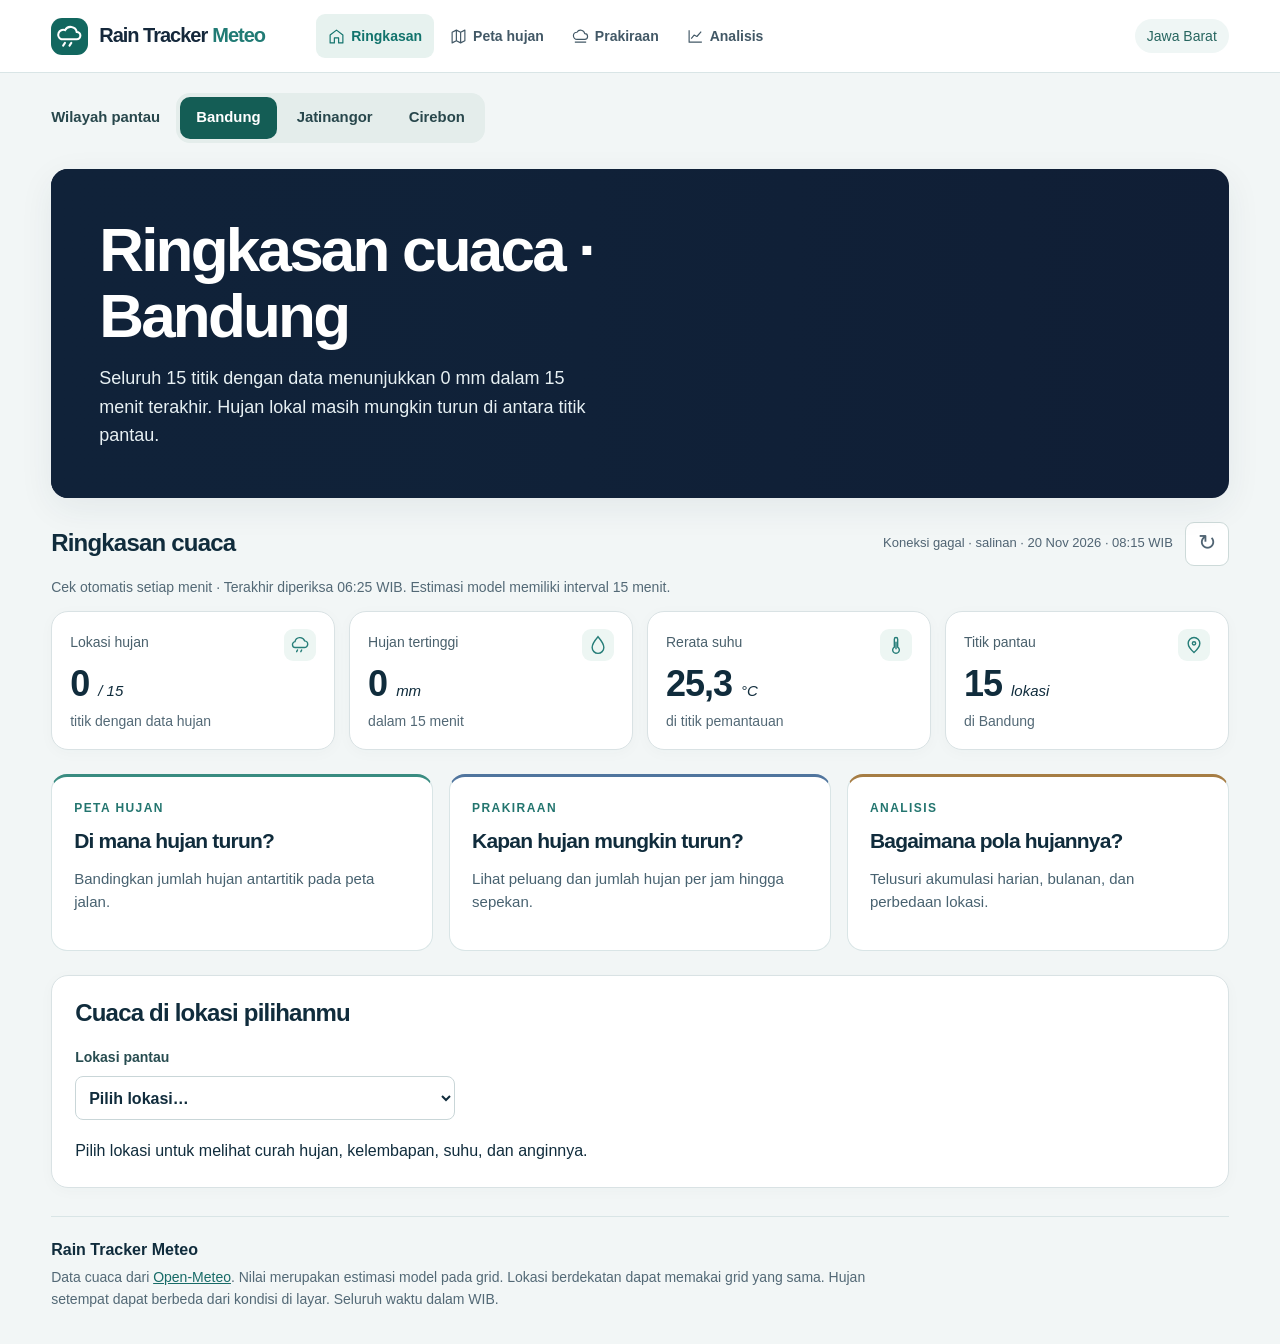
==== commit 00e601cb: "Add Tubagus Ismail and Cisitu Lama to Bandung weather views" ====
--- a/index.html
+++ b/index.html
@@ -1,3 +1,3 @@
 <!doctype html><html lang="id"><meta charset="utf-8"><meta name="viewport" content="width=device-width,initial-scale=1"><meta name="theme-color" content="#101f34"><title>Ringkasan cuaca · Rain Tracker Meteo</title><link rel="stylesheet" href="style.css"><link rel="stylesheet" href="layout.css?v=regional2"><body data-page="index">
 <header><div class="wrap nav"><a class="brand" href="index.html"><span class="logo"><svg viewBox="0 0 32 32" aria-hidden="true"><path d="M7 19h17a4 4 0 0 0 0-8 7 7 0 0 0-13-2 5 5 0 0 0-4 10Zm4 4-2 3m9-3-2 3" fill="none" stroke="currentColor" stroke-width="2.3" stroke-linecap="round"/></svg></span> Rain Tracker <b>Meteo</b></a><nav aria-label="Halaman utama"><a aria-current="page" href="index.html"><svg viewBox="0 0 24 24" fill="none" stroke="currentColor" stroke-width="1.65" stroke-linejoin="round" aria-hidden="true"><path d="M3 10l9-7 9 7v11h-6v-7H9v7H3Z"/></svg>Ringkasan</a><a href="peta.html"><svg viewBox="0 0 24 24" fill="none" stroke="currentColor" stroke-width="1.65" stroke-linejoin="round" aria-hidden="true"><path d="M3 6l6-3 6 3 6-3v15l-6 3-6-3-6 3Zm6-3v15m6-12v15"/></svg>Peta hujan</a><a href="prakiraan.html"><svg viewBox="0 0 24 24" fill="none" stroke="currentColor" stroke-width="1.65" stroke-linejoin="round" aria-hidden="true"><path d="M4 20h16M7 16a5 5 0 0 1 0-10 6 6 0 0 1 11 2 4 4 0 0 1 0 8Z"/></svg>Prakiraan</a><a href="analisis.html"><svg viewBox="0 0 24 24" fill="none" stroke="currentColor" stroke-width="1.65" stroke-linejoin="round" aria-hidden="true"><path d="M3 3v17h18M6 15l4-5 4 2 6-7"/></svg>Analisis</a></nav><span class="city">Jawa Barat</span></div></header>
-<main class="wrap" id="top"><div class="region-bar"><span>Wilayah pantau</span><div role="group" aria-label="Wilayah pantau"><a href="?wilayah=bandung" data-region="bandung">Bandung</a><a href="?wilayah=jatinangor" data-region="jatinangor">Jatinangor</a><a href="?wilayah=cirebon" data-region="cirebon">Cirebon</a></div></div><section class="hero route-hero"><div><h1>Ringkasan cuaca</h1><p id="distribution" class="hero-report">Memuat kondisi titik pantau…</p></div></section><section><div class="title"><h2>Ringkasan cuaca</h2><div class="tools"><span id="stamp" role="status">Memuat data…</span><button id="refresh" aria-label="Perbarui data" title="Perbarui data">↻</button></div></div><p id="freshness" class="freshness"></p><div class="stats" id="stats"></div></section><div class="destinations"><a href="peta.html"><small>PETA HUJAN</small><h2>Di mana hujan turun?</h2><p>Bandingkan jumlah hujan antartitik pada peta jalan.</p></a><a href="prakiraan.html"><small>PRAKIRAAN</small><h2>Kapan hujan mungkin turun?</h2><p>Lihat peluang dan jumlah hujan per jam hingga sepekan.</p></a><a href="analisis.html"><small>ANALISIS</small><h2>Bagaimana pola hujannya?</h2><p>Telusuri akumulasi harian, bulanan, dan perbedaan lokasi.</p></a></div><article class="pad"><h2>Cuaca di lokasi pilihanmu</h2><div class="locator"><label for="place">Lokasi pantau</label><select id="place"><option value="">Pilih lokasi…</option></select></div><div id="detail"></div></article><footer><b>Rain Tracker Meteo</b><p>Data cuaca dari <a href="https://open-meteo.com/">Open-Meteo</a>. Nilai merupakan estimasi model pada grid. Lokasi berdekatan dapat memakai grid yang sama. Hujan setempat dapat berbeda dari kondisi di layar. Seluruh waktu dalam WIB.</p></footer></main><script type="module">import('./app.js?v=bdg13').catch(()=>{const message=document.createElement('p');message.className='empty';message.setAttribute('role','alert');message.textContent='Data halaman gagal dimuat. ';const retry=document.createElement('button');retry.textContent='Coba lagi';retry.onclick=()=>location.reload();message.append(retry);document.querySelector('main').prepend(message);});</script></body></html>
+<main class="wrap" id="top"><div class="region-bar"><span>Wilayah pantau</span><div role="group" aria-label="Wilayah pantau"><a href="?wilayah=bandung" data-region="bandung">Bandung</a><a href="?wilayah=jatinangor" data-region="jatinangor">Jatinangor</a><a href="?wilayah=cirebon" data-region="cirebon">Cirebon</a></div></div><section class="hero route-hero"><div><h1>Ringkasan cuaca</h1><p id="distribution" class="hero-report">Memuat kondisi titik pantau…</p></div></section><section><div class="title"><h2>Ringkasan cuaca</h2><div class="tools"><span id="stamp" role="status">Memuat data…</span><button id="refresh" aria-label="Perbarui data" title="Perbarui data">↻</button></div></div><p id="freshness" class="freshness"></p><div class="stats" id="stats"></div></section><div class="destinations"><a href="peta.html"><small>PETA HUJAN</small><h2>Di mana hujan turun?</h2><p>Bandingkan jumlah hujan antartitik pada peta jalan.</p></a><a href="prakiraan.html"><small>PRAKIRAAN</small><h2>Kapan hujan mungkin turun?</h2><p>Lihat peluang dan jumlah hujan per jam hingga sepekan.</p></a><a href="analisis.html"><small>ANALISIS</small><h2>Bagaimana pola hujannya?</h2><p>Telusuri akumulasi harian, bulanan, dan perbedaan lokasi.</p></a></div><article class="pad"><h2>Cuaca di lokasi pilihanmu</h2><div class="locator"><label for="place">Lokasi pantau</label><select id="place"><option value="">Pilih lokasi…</option></select></div><div id="detail"></div></article><footer><b>Rain Tracker Meteo</b><p>Data cuaca dari <a href="https://open-meteo.com/">Open-Meteo</a>. Nilai merupakan estimasi model pada grid. Lokasi berdekatan dapat memakai grid yang sama. Hujan setempat dapat berbeda dari kondisi di layar. Seluruh waktu dalam WIB.</p></footer></main><script type="module">import('./app.js?v=bdg15').catch(()=>{const message=document.createElement('p');message.className='empty';message.setAttribute('role','alert');message.textContent='Data halaman gagal dimuat. ';const retry=document.createElement('button');retry.textContent='Coba lagi';retry.onclick=()=>location.reload();message.append(retry);document.querySelector('main').prepend(message);});</script></body></html>
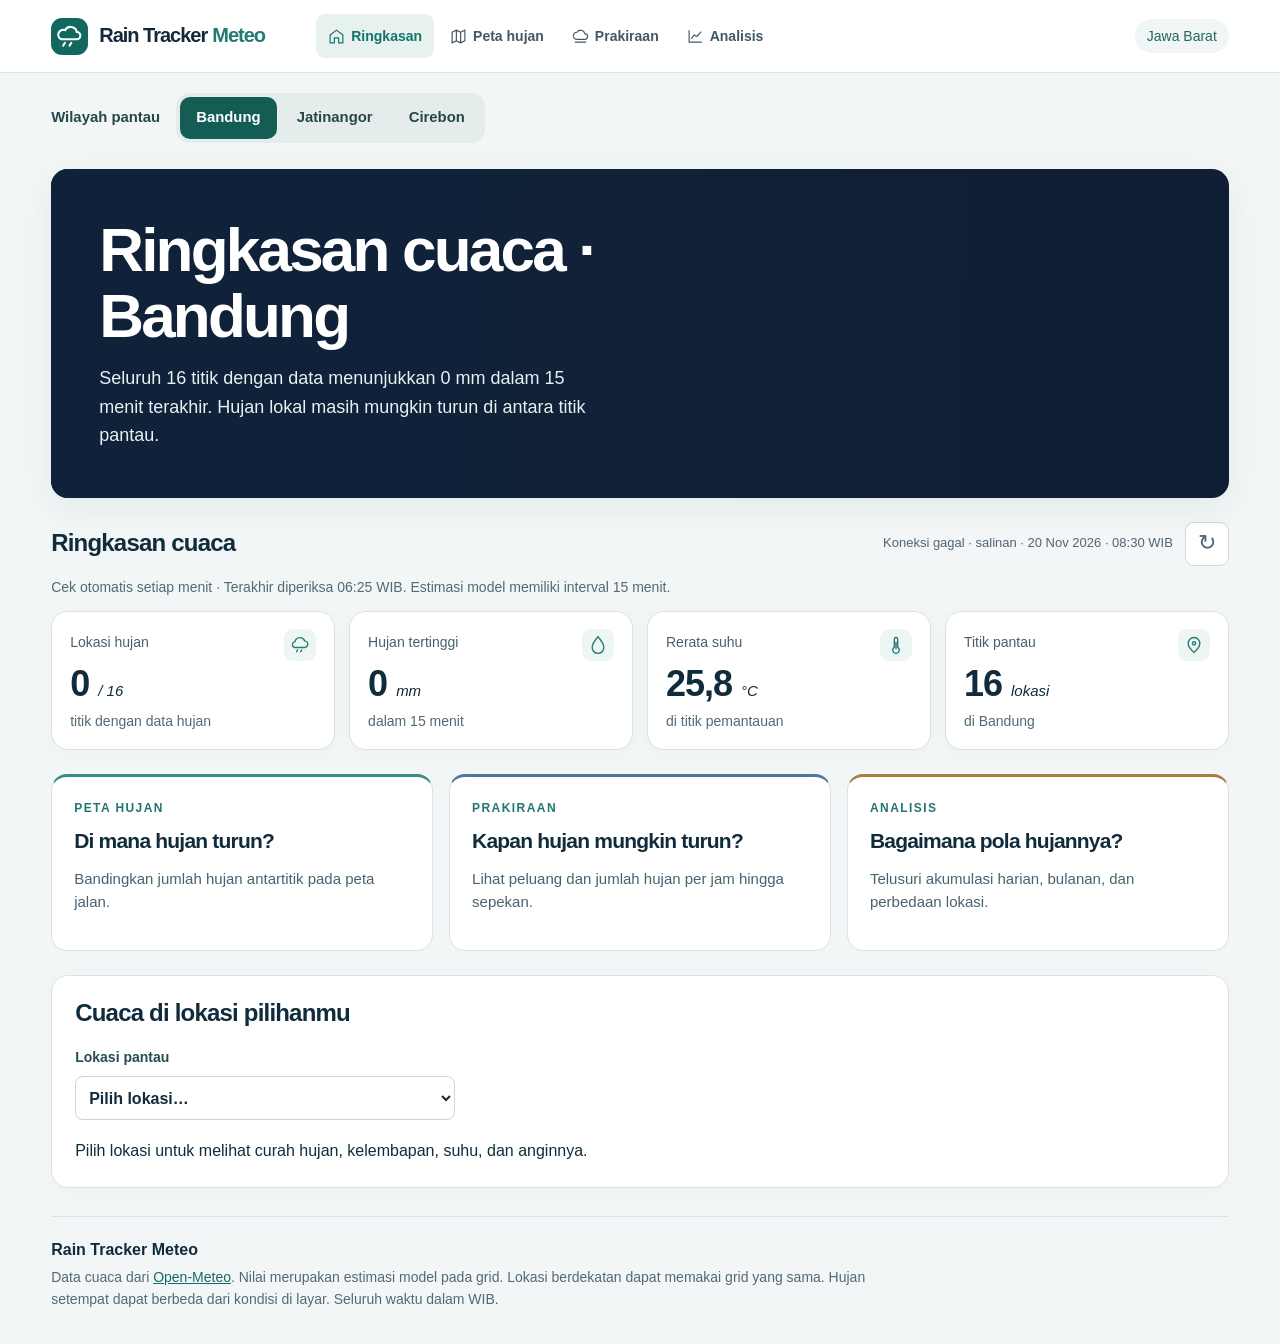
==== commit dbef75ae: "Add the Dipatiukur pin to Bandung weather views" ====
--- a/index.html
+++ b/index.html
@@ -1,3 +1,3 @@
 <!doctype html><html lang="id"><meta charset="utf-8"><meta name="viewport" content="width=device-width,initial-scale=1"><meta name="theme-color" content="#101f34"><title>Ringkasan cuaca · Rain Tracker Meteo</title><link rel="stylesheet" href="style.css"><link rel="stylesheet" href="layout.css?v=regional2"><body data-page="index">
 <header><div class="wrap nav"><a class="brand" href="index.html"><span class="logo"><svg viewBox="0 0 32 32" aria-hidden="true"><path d="M7 19h17a4 4 0 0 0 0-8 7 7 0 0 0-13-2 5 5 0 0 0-4 10Zm4 4-2 3m9-3-2 3" fill="none" stroke="currentColor" stroke-width="2.3" stroke-linecap="round"/></svg></span> Rain Tracker <b>Meteo</b></a><nav aria-label="Halaman utama"><a aria-current="page" href="index.html"><svg viewBox="0 0 24 24" fill="none" stroke="currentColor" stroke-width="1.65" stroke-linejoin="round" aria-hidden="true"><path d="M3 10l9-7 9 7v11h-6v-7H9v7H3Z"/></svg>Ringkasan</a><a href="peta.html"><svg viewBox="0 0 24 24" fill="none" stroke="currentColor" stroke-width="1.65" stroke-linejoin="round" aria-hidden="true"><path d="M3 6l6-3 6 3 6-3v15l-6 3-6-3-6 3Zm6-3v15m6-12v15"/></svg>Peta hujan</a><a href="prakiraan.html"><svg viewBox="0 0 24 24" fill="none" stroke="currentColor" stroke-width="1.65" stroke-linejoin="round" aria-hidden="true"><path d="M4 20h16M7 16a5 5 0 0 1 0-10 6 6 0 0 1 11 2 4 4 0 0 1 0 8Z"/></svg>Prakiraan</a><a href="analisis.html"><svg viewBox="0 0 24 24" fill="none" stroke="currentColor" stroke-width="1.65" stroke-linejoin="round" aria-hidden="true"><path d="M3 3v17h18M6 15l4-5 4 2 6-7"/></svg>Analisis</a></nav><span class="city">Jawa Barat</span></div></header>
-<main class="wrap" id="top"><div class="region-bar"><span>Wilayah pantau</span><div role="group" aria-label="Wilayah pantau"><a href="?wilayah=bandung" data-region="bandung">Bandung</a><a href="?wilayah=jatinangor" data-region="jatinangor">Jatinangor</a><a href="?wilayah=cirebon" data-region="cirebon">Cirebon</a></div></div><section class="hero route-hero"><div><h1>Ringkasan cuaca</h1><p id="distribution" class="hero-report">Memuat kondisi titik pantau…</p></div></section><section><div class="title"><h2>Ringkasan cuaca</h2><div class="tools"><span id="stamp" role="status">Memuat data…</span><button id="refresh" aria-label="Perbarui data" title="Perbarui data">↻</button></div></div><p id="freshness" class="freshness"></p><div class="stats" id="stats"></div></section><div class="destinations"><a href="peta.html"><small>PETA HUJAN</small><h2>Di mana hujan turun?</h2><p>Bandingkan jumlah hujan antartitik pada peta jalan.</p></a><a href="prakiraan.html"><small>PRAKIRAAN</small><h2>Kapan hujan mungkin turun?</h2><p>Lihat peluang dan jumlah hujan per jam hingga sepekan.</p></a><a href="analisis.html"><small>ANALISIS</small><h2>Bagaimana pola hujannya?</h2><p>Telusuri akumulasi harian, bulanan, dan perbedaan lokasi.</p></a></div><article class="pad"><h2>Cuaca di lokasi pilihanmu</h2><div class="locator"><label for="place">Lokasi pantau</label><select id="place"><option value="">Pilih lokasi…</option></select></div><div id="detail"></div></article><footer><b>Rain Tracker Meteo</b><p>Data cuaca dari <a href="https://open-meteo.com/">Open-Meteo</a>. Nilai merupakan estimasi model pada grid. Lokasi berdekatan dapat memakai grid yang sama. Hujan setempat dapat berbeda dari kondisi di layar. Seluruh waktu dalam WIB.</p></footer></main><script type="module">import('./app.js?v=bdg15').catch(()=>{const message=document.createElement('p');message.className='empty';message.setAttribute('role','alert');message.textContent='Data halaman gagal dimuat. ';const retry=document.createElement('button');retry.textContent='Coba lagi';retry.onclick=()=>location.reload();message.append(retry);document.querySelector('main').prepend(message);});</script></body></html>
+<main class="wrap" id="top"><div class="region-bar"><span>Wilayah pantau</span><div role="group" aria-label="Wilayah pantau"><a href="?wilayah=bandung" data-region="bandung">Bandung</a><a href="?wilayah=jatinangor" data-region="jatinangor">Jatinangor</a><a href="?wilayah=cirebon" data-region="cirebon">Cirebon</a></div></div><section class="hero route-hero"><div><h1>Ringkasan cuaca</h1><p id="distribution" class="hero-report">Memuat kondisi titik pantau…</p></div></section><section><div class="title"><h2>Ringkasan cuaca</h2><div class="tools"><span id="stamp" role="status">Memuat data…</span><button id="refresh" aria-label="Perbarui data" title="Perbarui data">↻</button></div></div><p id="freshness" class="freshness"></p><div class="stats" id="stats"></div></section><div class="destinations"><a href="peta.html"><small>PETA HUJAN</small><h2>Di mana hujan turun?</h2><p>Bandingkan jumlah hujan antartitik pada peta jalan.</p></a><a href="prakiraan.html"><small>PRAKIRAAN</small><h2>Kapan hujan mungkin turun?</h2><p>Lihat peluang dan jumlah hujan per jam hingga sepekan.</p></a><a href="analisis.html"><small>ANALISIS</small><h2>Bagaimana pola hujannya?</h2><p>Telusuri akumulasi harian, bulanan, dan perbedaan lokasi.</p></a></div><article class="pad"><h2>Cuaca di lokasi pilihanmu</h2><div class="locator"><label for="place">Lokasi pantau</label><select id="place"><option value="">Pilih lokasi…</option></select></div><div id="detail"></div></article><footer><b>Rain Tracker Meteo</b><p>Data cuaca dari <a href="https://open-meteo.com/">Open-Meteo</a>. Nilai merupakan estimasi model pada grid. Lokasi berdekatan dapat memakai grid yang sama. Hujan setempat dapat berbeda dari kondisi di layar. Seluruh waktu dalam WIB.</p></footer></main><script type="module">import('./app.js?v=bdg16').catch(()=>{const message=document.createElement('p');message.className='empty';message.setAttribute('role','alert');message.textContent='Data halaman gagal dimuat. ';const retry=document.createElement('button');retry.textContent='Coba lagi';retry.onclick=()=>location.reload();message.append(retry);document.querySelector('main').prepend(message);});</script></body></html>
